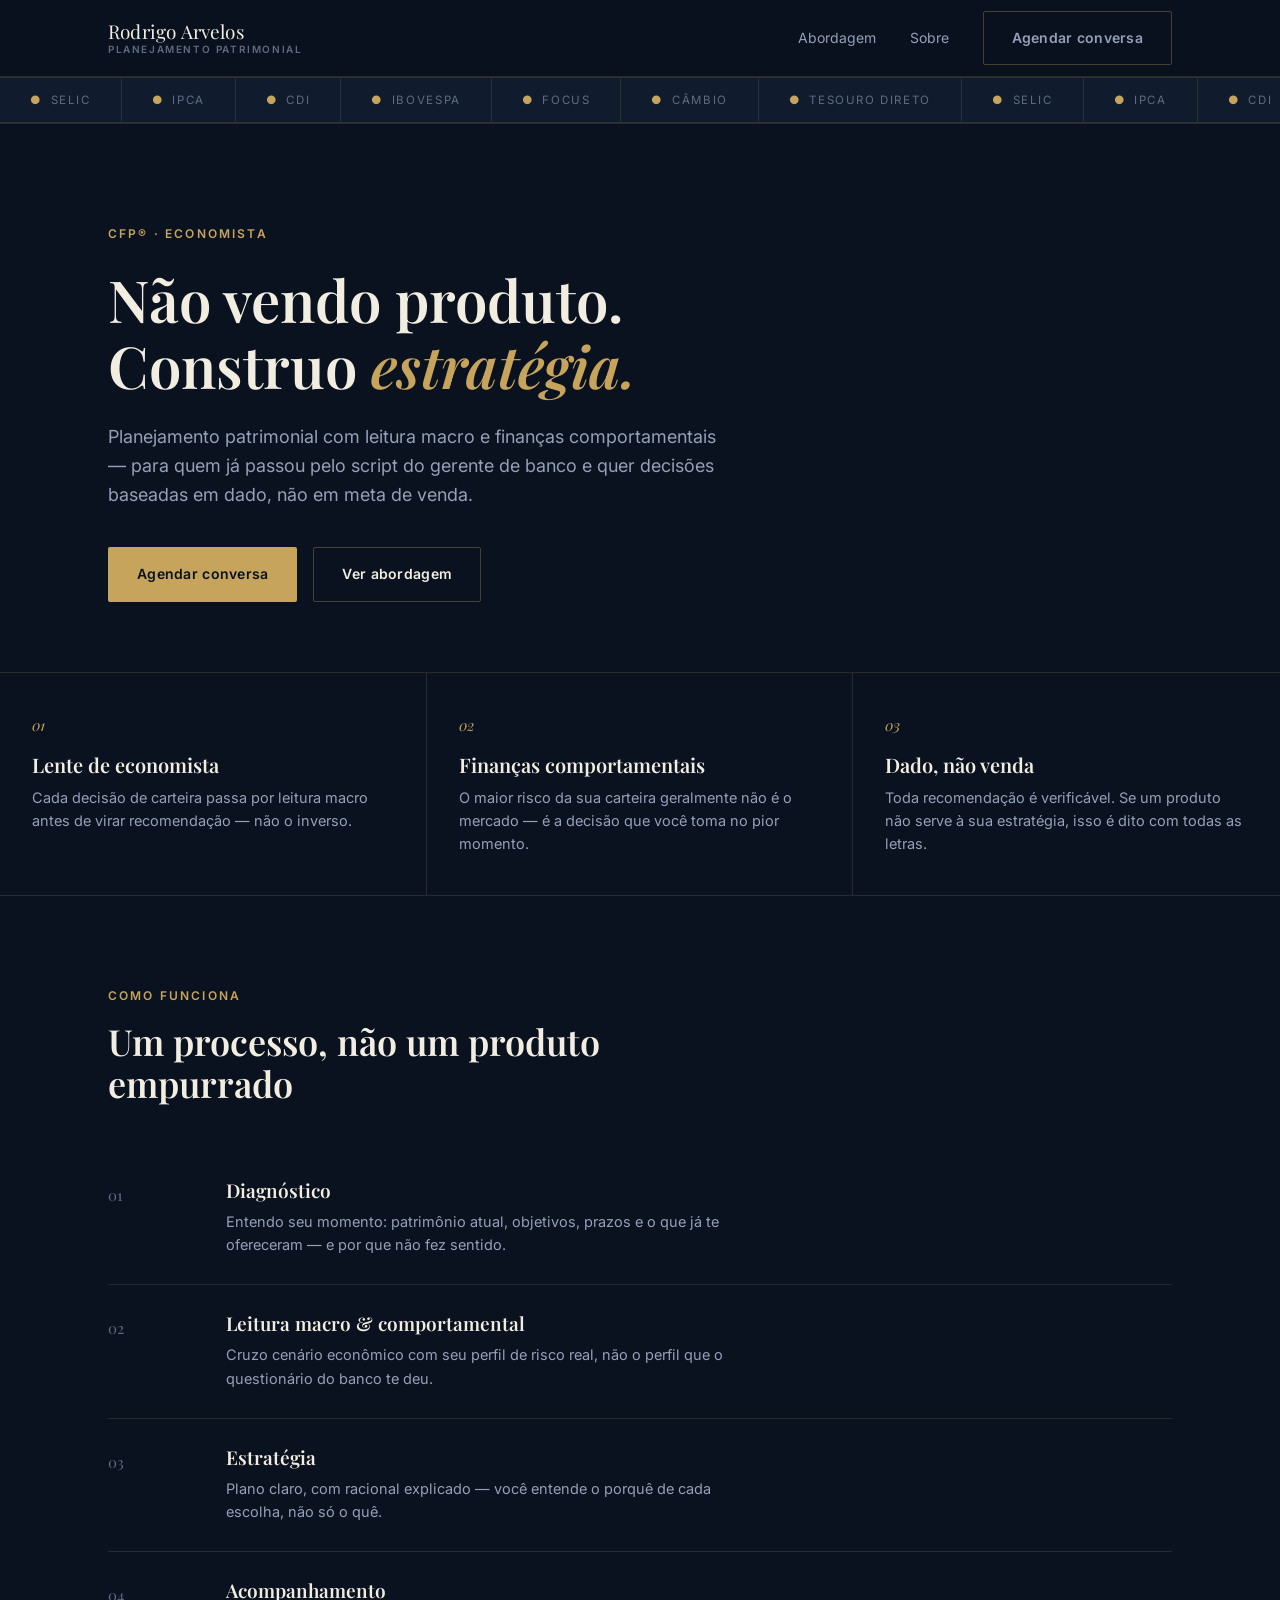
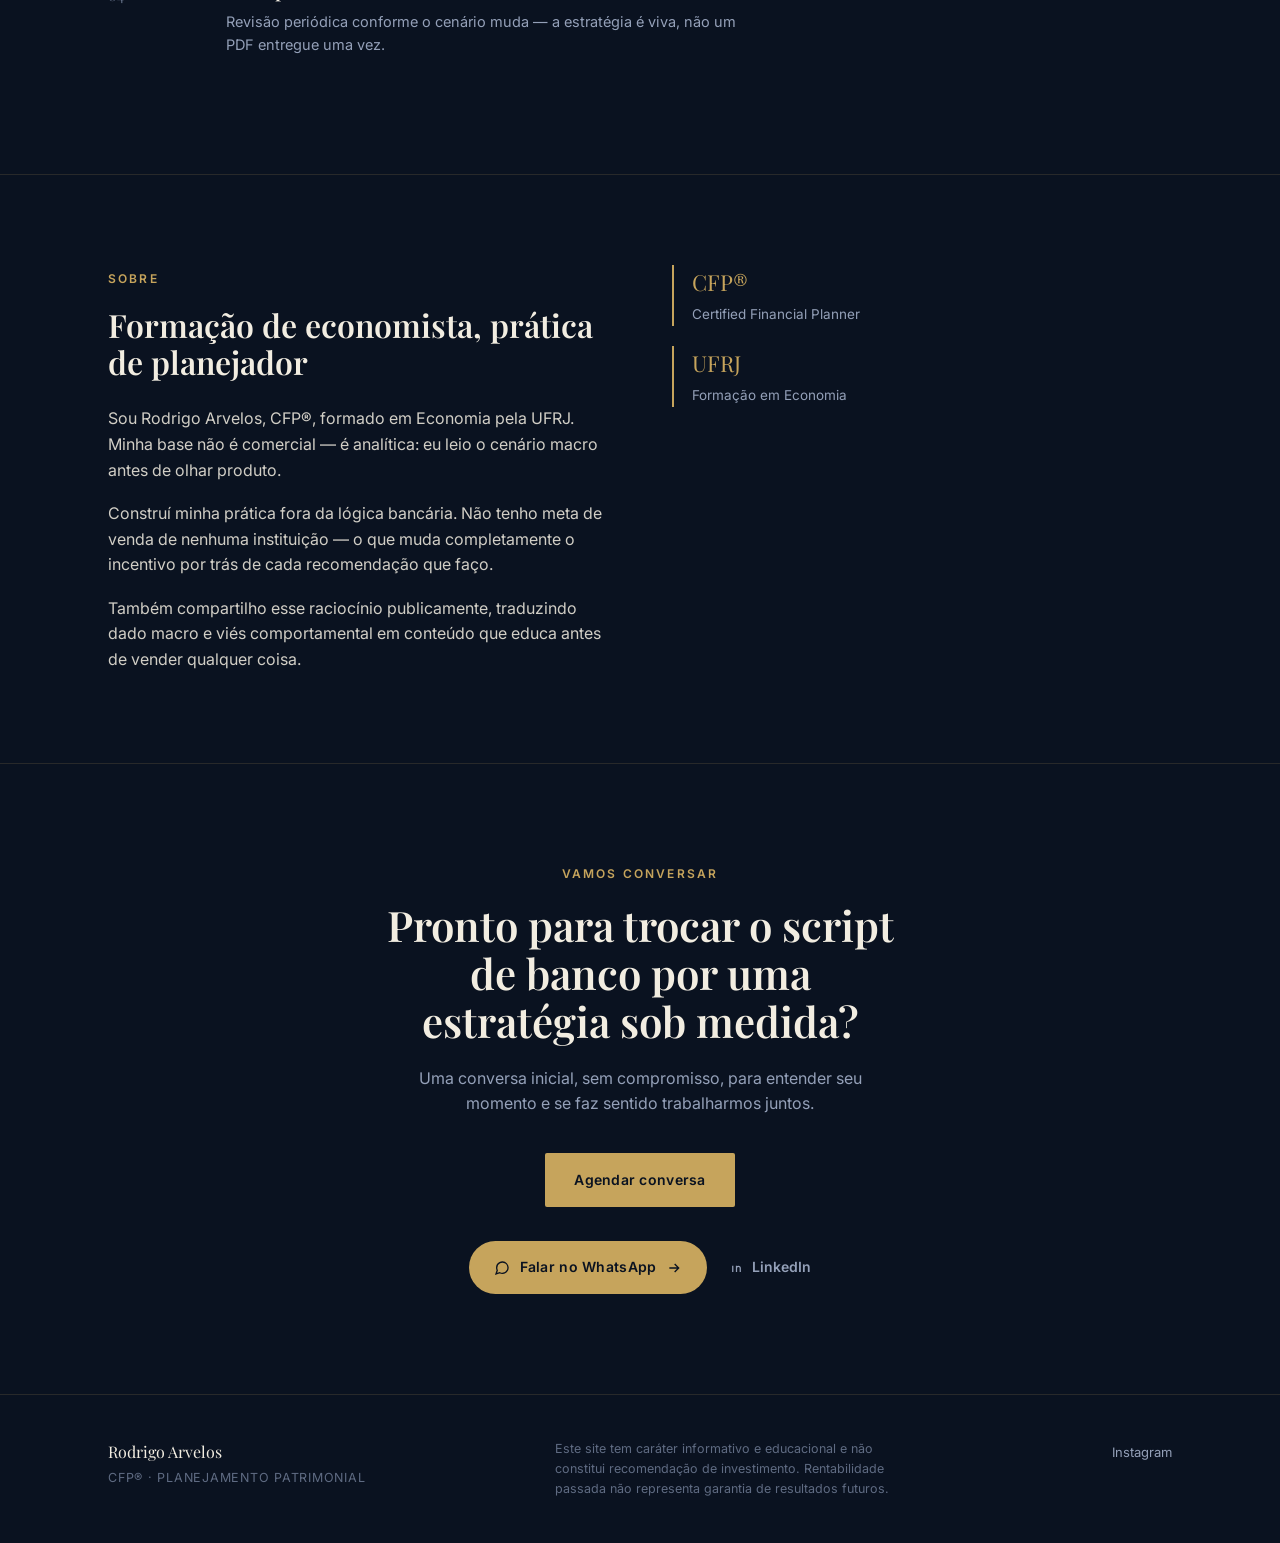
==== index.html @ 35d373a9 "Add files via upload" ====
<!doctype html>
<html lang="pt-BR">
<head>
<meta charset="UTF-8">
<meta name="viewport" content="width=device-width, initial-scale=1">
<title>Rodrigo Arvelos | Planejamento Patrimonial</title>
<meta name="description" content="Não vendo produto. Construo estratégia. Planejamento patrimonial com lente de economista e finanças comportamentais, para quem já passou pelo script do banco.">
<meta name="theme-color" content="#0a1220">
<link rel="preconnect" href="https://fonts.googleapis.com">
<link rel="preconnect" href="https://fonts.gstatic.com" crossorigin>
<link href="https://fonts.googleapis.com/css2?family=Playfair+Display:ital,wght@0,500;0,600;1,500&family=Inter:wght@400;500;600&display=swap" rel="stylesheet">
<link rel="stylesheet" href="style.css">
</head>
<body>

<header class="site">
  <div class="wrap">
    <a href="#top" class="logo">Rodrigo Arvelos<span>Planejamento Patrimonial</span></a>
    <nav class="main">
      <a class="navlink" href="#abordagem">Abordagem</a>
      <a class="navlink" href="#sobre">Sobre</a>
      <a class="navlink btn btn-ghost" href="cadastro-rapido.html">Agendar conversa</a>
    </nav>
  </div>
</header>

<div class="ticker" aria-hidden="true">
  <div class="ticker-track">
    <span><em>&#9679;</em>SELIC</span>
    <span><em>&#9679;</em>IPCA</span>
    <span><em>&#9679;</em>CDI</span>
    <span><em>&#9679;</em>IBOVESPA</span>
    <span><em>&#9679;</em>FOCUS</span>
    <span><em>&#9679;</em>CÂMBIO</span>
    <span><em>&#9679;</em>TESOURO DIRETO</span>
    <span><em>&#9679;</em>SELIC</span>
    <span><em>&#9679;</em>IPCA</span>
    <span><em>&#9679;</em>CDI</span>
    <span><em>&#9679;</em>IBOVESPA</span>
    <span><em>&#9679;</em>FOCUS</span>
    <span><em>&#9679;</em>CÂMBIO</span>
    <span><em>&#9679;</em>TESOURO DIRETO</span>
  </div>
</div>

<section id="top" class="hero">
  <div class="wrap">
    <span class="eyebrow">CFP&reg; &middot; Economista</span>
    <h1>Não vendo produto.<br>Construo <span class="gold-word">estratégia.</span></h1>
    <p class="lede">Planejamento patrimonial com leitura macro e finanças comportamentais — para quem já passou pelo script do gerente de banco e quer decisões baseadas em dado, não em meta de venda.</p>
    <div class="cta-row">
      <a href="cadastro-rapido.html" class="btn btn-primary">Agendar conversa</a>
      <a href="#abordagem" class="btn btn-ghost">Ver abordagem</a>
    </div>
  </div>
</section>

<div class="pillars">
  <div class="pillar">
    <span class="mark">01</span>
    <h3>Lente de economista</h3>
    <p>Cada decisão de carteira passa por leitura macro antes de virar recomendação — não o inverso.</p>
  </div>
  <div class="pillar">
    <span class="mark">02</span>
    <h3>Finanças comportamentais</h3>
    <p>O maior risco da sua carteira geralmente não é o mercado — é a decisão que você toma no pior momento.</p>
  </div>
  <div class="pillar">
    <span class="mark">03</span>
    <h3>Dado, não venda</h3>
    <p>Toda recomendação é verificável. Se um produto não serve à sua estratégia, isso é dito com todas as letras.</p>
  </div>
</div>

<section id="abordagem">
  <div class="wrap">
    <div class="section-head">
      <span class="eyebrow">Como funciona</span>
      <h2>Um processo, não um produto empurrado</h2>
    </div>
    <div class="process">
      <div class="step">
        <span class="idx">01</span>
        <div><h3>Diagnóstico</h3><p>Entendo seu momento: patrimônio atual, objetivos, prazos e o que já te ofereceram — e por que não fez sentido.</p></div>
      </div>
      <div class="step">
        <span class="idx">02</span>
        <div><h3>Leitura macro &amp; comportamental</h3><p>Cruzo cenário econômico com seu perfil de risco real, não o perfil que o questionário do banco te deu.</p></div>
      </div>
      <div class="step">
        <span class="idx">03</span>
        <div><h3>Estratégia</h3><p>Plano claro, com racional explicado — você entende o porquê de cada escolha, não só o quê.</p></div>
      </div>
      <div class="step">
        <span class="idx">04</span>
        <div><h3>Acompanhamento</h3><p>Revisão periódica conforme o cenário muda — a estratégia é viva, não um PDF entregue uma vez.</p></div>
      </div>
    </div>
  </div>
</section>

<section id="sobre">
  <div class="wrap sobre-grid">
    <div>
      <span class="eyebrow">Sobre</span>
      <h2 style="font-size:clamp(24px,3vw,32px); margin: 16px 0 26px;">Formação de economista, prática de planejador</h2>
      <p>Sou Rodrigo Arvelos, CFP&reg;, formado em Economia pela UFRJ. Minha base não é comercial — é analítica: eu leio o cenário macro antes de olhar produto.</p>
      <p>Construí minha prática fora da lógica bancária. Não tenho meta de venda de nenhuma instituição — o que muda completamente o incentivo por trás de cada recomendação que faço.</p>
      <p>Também compartilho esse raciocínio publicamente, traduzindo dado macro e viés comportamental em conteúdo que educa antes de vender qualquer coisa.</p>
    </div>
    <div class="creds">
      <div class="cred"><div class="num">CFP&reg;</div><div class="label">Certified Financial Planner</div></div>
      <div class="cred"><div class="num">UFRJ</div><div class="label">Formação em Economia</div></div>
    </div>
  </div>
</section>

<section class="cta-final">
  <div class="wrap">
    <span class="eyebrow">Vamos conversar</span>
    <h2>Pronto para trocar o script de banco por uma estratégia sob medida?</h2>
    <p>Uma conversa inicial, sem compromisso, para entender seu momento e se faz sentido trabalharmos juntos.</p>
    <div class="cta-row"><a href="cadastro-rapido.html" class="btn btn-primary">Agendar conversa</a></div>

    <div class="contact-row" style="justify-content:center; margin-top:34px;">
      <a id="waDirect" class="btn btn-primary btn-pill" href="#" target="_blank" rel="noopener">
        <svg viewBox="0 0 24 24" fill="none" stroke="currentColor" stroke-width="2"><path d="M21 11.5a8.38 8.38 0 0 1-.9 3.8 8.5 8.5 0 0 1-7.6 4.7 8.38 8.38 0 0 1-3.8-.9L3 21l1.9-5.7a8.38 8.38 0 0 1-.9-3.8 8.5 8.5 0 0 1 4.7-7.6 8.38 8.38 0 0 1 3.8-.9h.5a8.48 8.48 0 0 1 8 8v.5z"/></svg>
        Falar no WhatsApp
        <svg viewBox="0 0 24 24" fill="none" stroke="currentColor" stroke-width="2"><path d="M5 12h14M13 6l6 6-6 6"/></svg>
      </a>
      <a class="link-plain" href="https://www.linkedin.com/in/rodrigo-arvelos-cfp%C2%AE-182a48157" target="_blank" rel="noopener">
        <svg viewBox="0 0 24 24" fill="none" stroke="currentColor" stroke-width="2"><path d="M18 13v6M18 13a3 3 0 0 0-6 0M12 13v6M12 13V9M6 9v10M6 6.01V6"/></svg>
        LinkedIn
      </a>
    </div>
  </div>
</section>

<footer class="site">
  <div class="wrap">
    <div>
      <div class="fname">Rodrigo Arvelos</div>
      <div class="froles">CFP&reg; &middot; Planejamento Patrimonial</div>
    </div>
    <p class="disclaimer">Este site tem caráter informativo e educacional e não constitui recomendação de investimento. Rentabilidade passada não representa garantia de resultados futuros.</p>
    <div class="fsocial">
      <a href="https://instagram.com/" target="_blank" rel="noopener">Instagram</a>
    </div>
  </div>
</footer>

<script src="script.js"></script>
</body>
</html>
---- style.css ----
/* ============================================================
   Rodrigo Arvelos — Design tokens
   ============================================================ */
:root {
  --navy-bg:      #0a1220;
  --navy-surface: #101c2e;
  --navy-surface-2: #142238;
  --line:         rgba(198, 164, 92, 0.16);
  --line-strong:  rgba(198, 164, 92, 0.32);
  --gold:         #c6a45c;
  --gold-bright:  #e6c988;
  --ivory:        #f2ede1;
  --muted:        #94a0b8;
  --muted-2:      #5f6b82;

  --serif: "Playfair Display", "Georgia", serif;
  --sans:  "Inter", -apple-system, BlinkMacSystemFont, "Segoe UI", sans-serif;

  --container: 1120px;
  --radius: 2px;
}

* { box-sizing: border-box; }
html { scroll-behavior: smooth; }

@media (prefers-reduced-motion: reduce) {
  html { scroll-behavior: auto; }
  * { animation-duration: 0.01ms !important; animation-iteration-count: 1 !important; transition-duration: 0.01ms !important; }
}

body {
  margin: 0;
  background: var(--navy-bg);
  color: var(--ivory);
  font-family: var(--sans);
  font-size: 16px;
  line-height: 1.6;
  -webkit-font-smoothing: antialiased;
}

img { max-width: 100%; display: block; }
a { color: inherit; text-decoration: none; }

.wrap {
  max-width: var(--container);
  margin: 0 auto;
  padding: 0 28px;
}

.eyebrow {
  font-family: var(--sans);
  font-size: 12px;
  letter-spacing: 0.18em;
  text-transform: uppercase;
  color: var(--gold);
  font-weight: 600;
}

h1, h2, h3 {
  font-family: var(--serif);
  font-weight: 600;
  line-height: 1.15;
  margin: 0;
  color: var(--ivory);
}

p { color: var(--muted); margin: 0; }

.btn {
  display: inline-flex;
  align-items: center;
  gap: 10px;
  font-family: var(--sans);
  font-size: 14px;
  font-weight: 600;
  letter-spacing: 0.02em;
  padding: 15px 28px;
  border-radius: var(--radius);
  border: 1px solid transparent;
  cursor: pointer;
  transition: transform 0.15s ease, background 0.15s ease, border-color 0.15s ease;
}
.btn:hover { transform: translateY(-1px); }
.btn:focus-visible { outline: 2px solid var(--gold-bright); outline-offset: 3px; }

.btn-primary {
  background: var(--gold);
  color: #0a1220;
}
.btn-primary:hover { background: var(--gold-bright); }

.btn-ghost {
  background: transparent;
  border-color: var(--line-strong);
  color: var(--ivory);
}
.btn-ghost:hover { border-color: var(--gold); color: var(--gold-bright); }

/* Pill buttons — direct contact row (WhatsApp / LinkedIn) */
.contact-row {
  display: flex;
  align-items: center;
  gap: 22px;
  flex-wrap: wrap;
}
.btn-pill {
  border-radius: 999px;
  padding: 14px 24px;
}
.btn-pill svg { width: 16px; height: 16px; flex-shrink: 0; }
.link-plain {
  display: inline-flex;
  align-items: center;
  gap: 8px;
  font-size: 14px;
  font-weight: 600;
  color: var(--muted);
  transition: color 0.15s ease;
}
.link-plain svg { width: 15px; height: 15px; }
.link-plain:hover { color: var(--gold-bright); }

/* ---------------- Header ---------------- */
header.site {
  position: sticky;
  top: 0;
  z-index: 40;
  background: rgba(10, 18, 32, 0.86);
  backdrop-filter: blur(10px);
  border-bottom: 1px solid var(--line);
}
header.site .wrap {
  display: flex;
  align-items: center;
  justify-content: space-between;
  height: 76px;
}
.logo {
  font-family: var(--serif);
  font-size: 19px;
  letter-spacing: 0.01em;
  display: flex;
  flex-direction: column;
  line-height: 1.1;
}
.logo span {
  font-family: var(--sans);
  font-size: 10px;
  letter-spacing: 0.16em;
  text-transform: uppercase;
  color: var(--muted-2);
  margin-top: 3px;
  font-weight: 600;
}
nav.main { display: flex; align-items: center; gap: 34px; }
nav.main a.navlink {
  font-size: 14px;
  color: var(--muted);
  transition: color 0.15s ease;
}
nav.main a.navlink:hover { color: var(--ivory); }

/* ---------------- Ticker (signature element) ---------------- */
.ticker {
  border-top: 1px solid var(--line);
  border-bottom: 1px solid var(--line);
  background: var(--navy-surface);
  overflow: hidden;
  white-space: nowrap;
}
.ticker-track {
  display: inline-flex;
  animation: ticker-scroll 38s linear infinite;
}
.ticker-track span {
  font-family: var(--sans);
  font-size: 11.5px;
  letter-spacing: 0.14em;
  text-transform: uppercase;
  color: var(--muted-2);
  padding: 13px 30px;
  border-right: 1px solid var(--line);
}
.ticker-track span em {
  font-style: normal;
  color: var(--gold);
  margin-right: 8px;
}
@keyframes ticker-scroll {
  from { transform: translateX(0); }
  to   { transform: translateX(-50%); }
}

/* ---------------- Hero ---------------- */
.hero { padding: 100px 0 70px; }
.hero .eyebrow { margin-bottom: 22px; display: block; }
.hero h1 {
  font-size: clamp(34px, 5vw, 58px);
  max-width: 15ch;
}
.hero .gold-word { color: var(--gold); font-style: italic; }
.hero .lede {
  max-width: 56ch;
  margin-top: 24px;
  font-size: 18px;
  color: var(--muted);
}
.hero .cta-row {
  display: flex;
  gap: 16px;
  margin-top: 38px;
  flex-wrap: wrap;
}

/* ---------------- Pillars (3 differentiators) ---------------- */
.pillars {
  display: grid;
  grid-template-columns: repeat(3, 1fr);
  border-top: 1px solid var(--line);
}
.pillar {
  padding: 40px 32px;
  border-right: 1px solid var(--line);
}
.pillar:last-child { border-right: none; }
.pillar .mark {
  font-family: var(--serif);
  font-style: italic;
  font-size: 15px;
  color: var(--gold);
  margin-bottom: 16px;
  display: block;
}
.pillar h3 { font-size: 20px; margin-bottom: 10px; }
.pillar p { font-size: 14.5px; }

/* ---------------- Section shell ---------------- */
section { padding: 90px 0; border-top: 1px solid var(--line); }
.section-head { max-width: 640px; margin-bottom: 48px; }
.section-head .eyebrow { margin-bottom: 16px; display: block; }
.section-head h2 { font-size: clamp(26px, 3.2vw, 36px); }

/* ---------------- Sobre ---------------- */
.sobre-grid {
  display: grid;
  grid-template-columns: 1fr 1fr;
  gap: 64px;
  align-items: start;
}
.sobre-grid p { font-size: 16px; color: var(--ivory); opacity: 0.86; margin-bottom: 18px; }
.sobre-grid p:last-child { margin-bottom: 0; }
.creds { display: flex; flex-direction: column; gap: 20px; }
.cred {
  border-left: 2px solid var(--gold);
  padding-left: 18px;
}
.cred .num { font-family: var(--serif); font-size: 22px; color: var(--gold); }
.cred .label { font-size: 13.5px; color: var(--muted); margin-top: 4px; }

/* ---------------- Abordagem (process) ---------------- */
.process { display: flex; flex-direction: column; }
.step {
  display: grid;
  grid-template-columns: 90px 1fr;
  gap: 28px;
  padding: 28px 0;
  border-top: 1px solid var(--line);
}
.step:first-child { border-top: none; }
.step .idx { font-family: var(--serif); font-size: 15px; color: var(--muted-2); padding-top: 3px; }
.step h3 { font-size: 19px; margin-bottom: 8px; }
.step p { font-size: 14.5px; max-width: 60ch; }

/* ---------------- CTA final ---------------- */
.cta-final { text-align: center; padding: 100px 0; }
.cta-final .eyebrow { justify-content: center; display: flex; margin-bottom: 18px; }
.cta-final h2 { font-size: clamp(28px, 4vw, 42px); max-width: 20ch; margin: 0 auto; }
.cta-final p { max-width: 50ch; margin: 20px auto 36px; font-size: 16px; }
.cta-final .cta-row { justify-content: center; }

/* ---------------- Footer ---------------- */
footer.site { border-top: 1px solid var(--line); padding: 44px 0; }
footer.site .wrap {
  display: flex;
  justify-content: space-between;
  align-items: flex-start;
  flex-wrap: wrap;
  gap: 20px;
}
footer.site .fname { font-family: var(--serif); font-size: 16px; }
footer.site .froles { font-size: 12.5px; color: var(--muted-2); margin-top: 4px; letter-spacing: 0.06em; text-transform: uppercase; }
footer.site .disclaimer { font-size: 12.5px; color: var(--muted-2); max-width: 46ch; line-height: 1.6; }
footer.site .fsocial a { font-size: 13px; color: var(--muted); border-bottom: 1px solid transparent; }
footer.site .fsocial a:hover { color: var(--gold-bright); border-color: var(--gold-bright); }

/* ---------------- Responsive ---------------- */
@media (max-width: 860px) {
  nav.main .navlink { display: none; }
  .pillars { grid-template-columns: 1fr; }
  .pillar { border-right: none; border-bottom: 1px solid var(--line); }
  .pillar:last-child { border-bottom: none; }
  .sobre-grid { grid-template-columns: 1fr; gap: 40px; }
  .step { grid-template-columns: 56px 1fr; gap: 18px; }
}

/* ============================================================
   Lead capture page
   ============================================================ */
.lead-shell {
  min-height: 100vh;
  display: flex;
  align-items: center;
  padding: 60px 0;
}
.lead-card {
  max-width: 560px;
  margin: 0 auto;
  width: 100%;
}
.lead-card .eyebrow { display: block; margin-bottom: 18px; }
.lead-card h1 { font-size: clamp(28px, 4vw, 38px); margin-bottom: 14px; }
.lead-card .lede { font-size: 15.5px; color: var(--muted); margin-bottom: 40px; max-width: 48ch; }

.field { margin-bottom: 22px; }
.field label {
  display: block;
  font-size: 12.5px;
  letter-spacing: 0.08em;
  text-transform: uppercase;
  color: var(--muted);
  margin-bottom: 9px;
  font-weight: 600;
}
.field input[type="text"],
.field input[type="tel"],
.field input[type="email"],
.field select {
  width: 100%;
  background: var(--navy-surface);
  border: 1px solid var(--line-strong);
  color: var(--ivory);
  font-family: var(--sans);
  font-size: 15px;
  padding: 14px 16px;
  border-radius: var(--radius);
  appearance: none;
}
.field select {
  background-image: url("data:image/svg+xml;utf8,<svg xmlns='http://www.w3.org/2000/svg' width='12' height='8'><path d='M1 1l5 5 5-5' stroke='%23c6a45c' stroke-width='1.6' fill='none'/></svg>");
  background-repeat: no-repeat;
  background-position: right 16px center;
}
.field input:focus, .field select:focus {
  outline: none;
  border-color: var(--gold);
}
.field .hint { font-size: 12.5px; color: var(--muted-2); margin-top: 7px; }

.consent {
  display: flex;
  gap: 12px;
  align-items: flex-start;
  margin: 28px 0 32px;
}
.consent input { margin-top: 4px; accent-color: var(--gold); }
.consent label { font-size: 12.5px; color: var(--muted); line-height: 1.6; }

.lead-submit { width: 100%; justify-content: center; font-size: 15px; padding: 17px 28px; }

.lead-back { display: inline-flex; align-items: center; gap: 8px; font-size: 13px; color: var(--muted-2); margin-bottom: 44px; }
.lead-back:hover { color: var(--gold-bright); }

.thanks {
  display: none;
  text-align: center;
  padding: 60px 0;
}
.thanks .eyebrow { display: flex; justify-content: center; margin-bottom: 18px; }
.thanks h2 { font-size: clamp(24px, 3.6vw, 32px); margin-bottom: 16px; }
.thanks p { max-width: 44ch; margin: 0 auto 30px; }
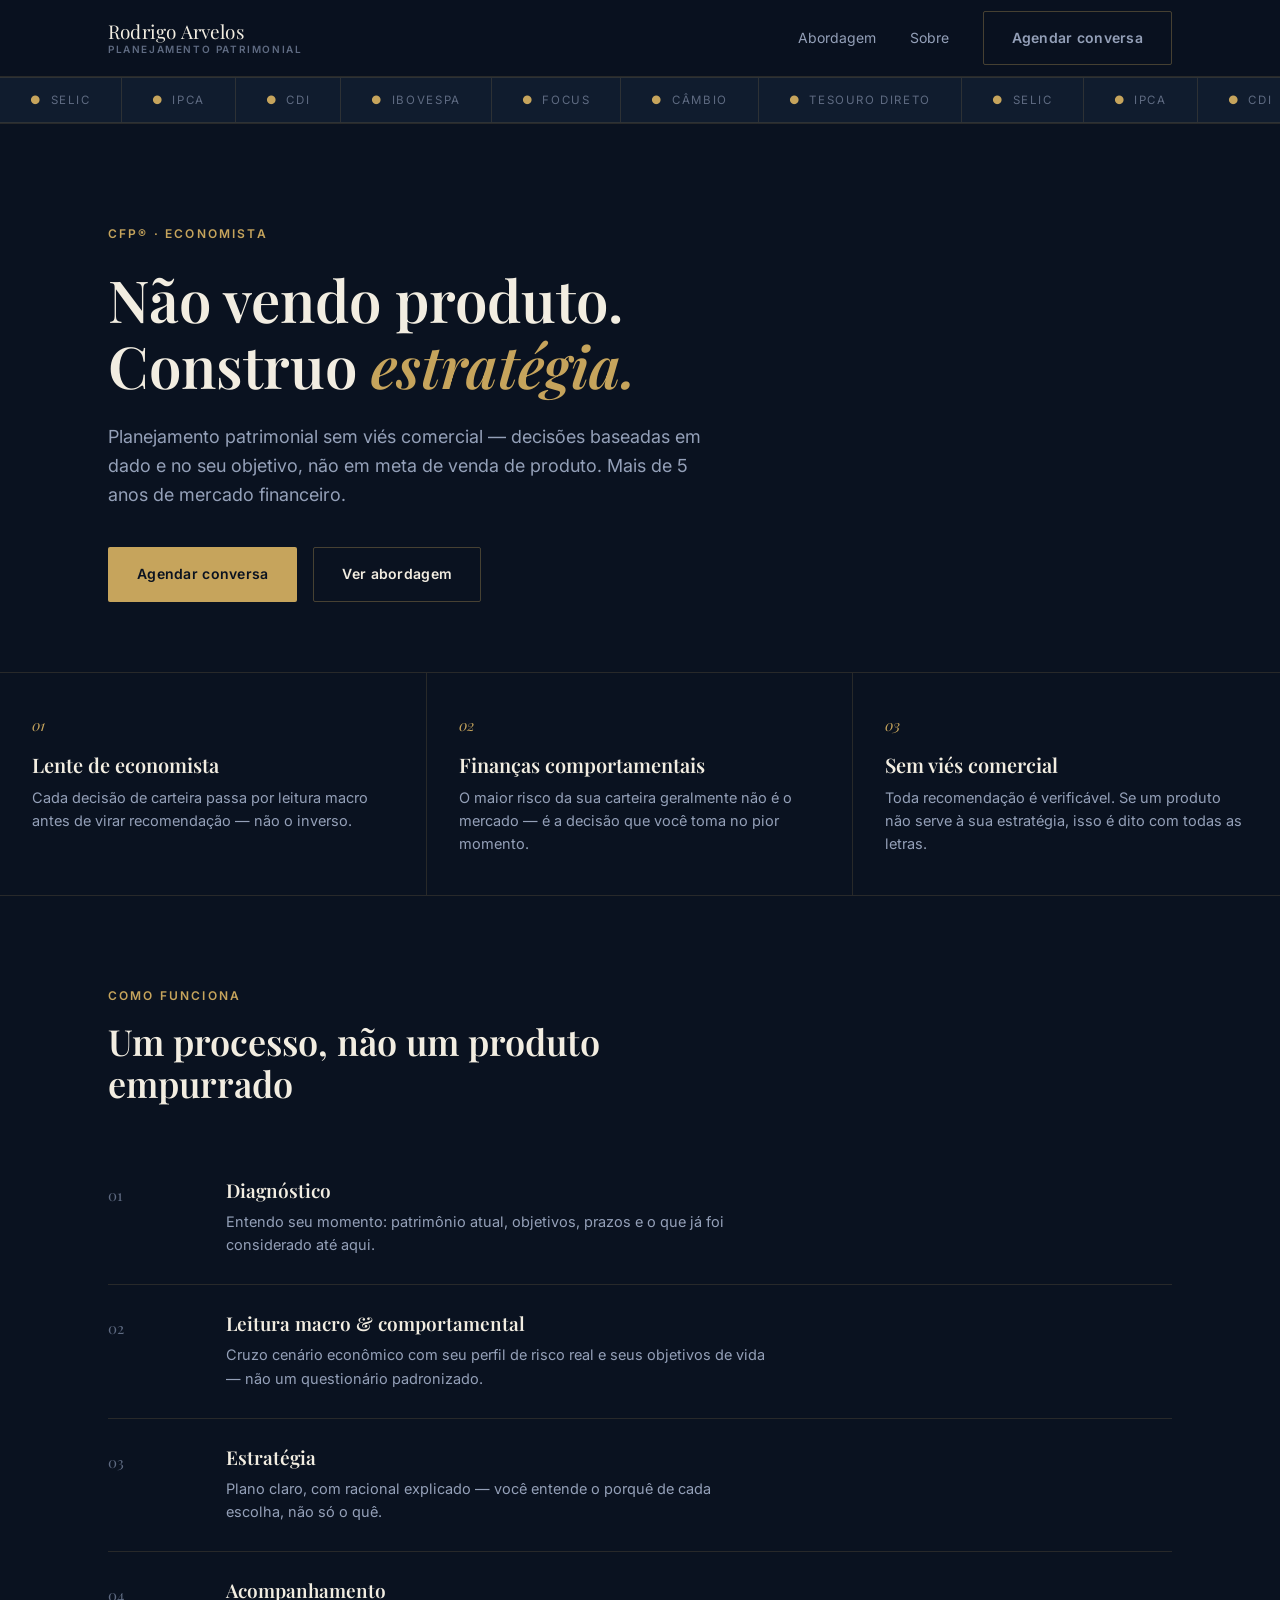
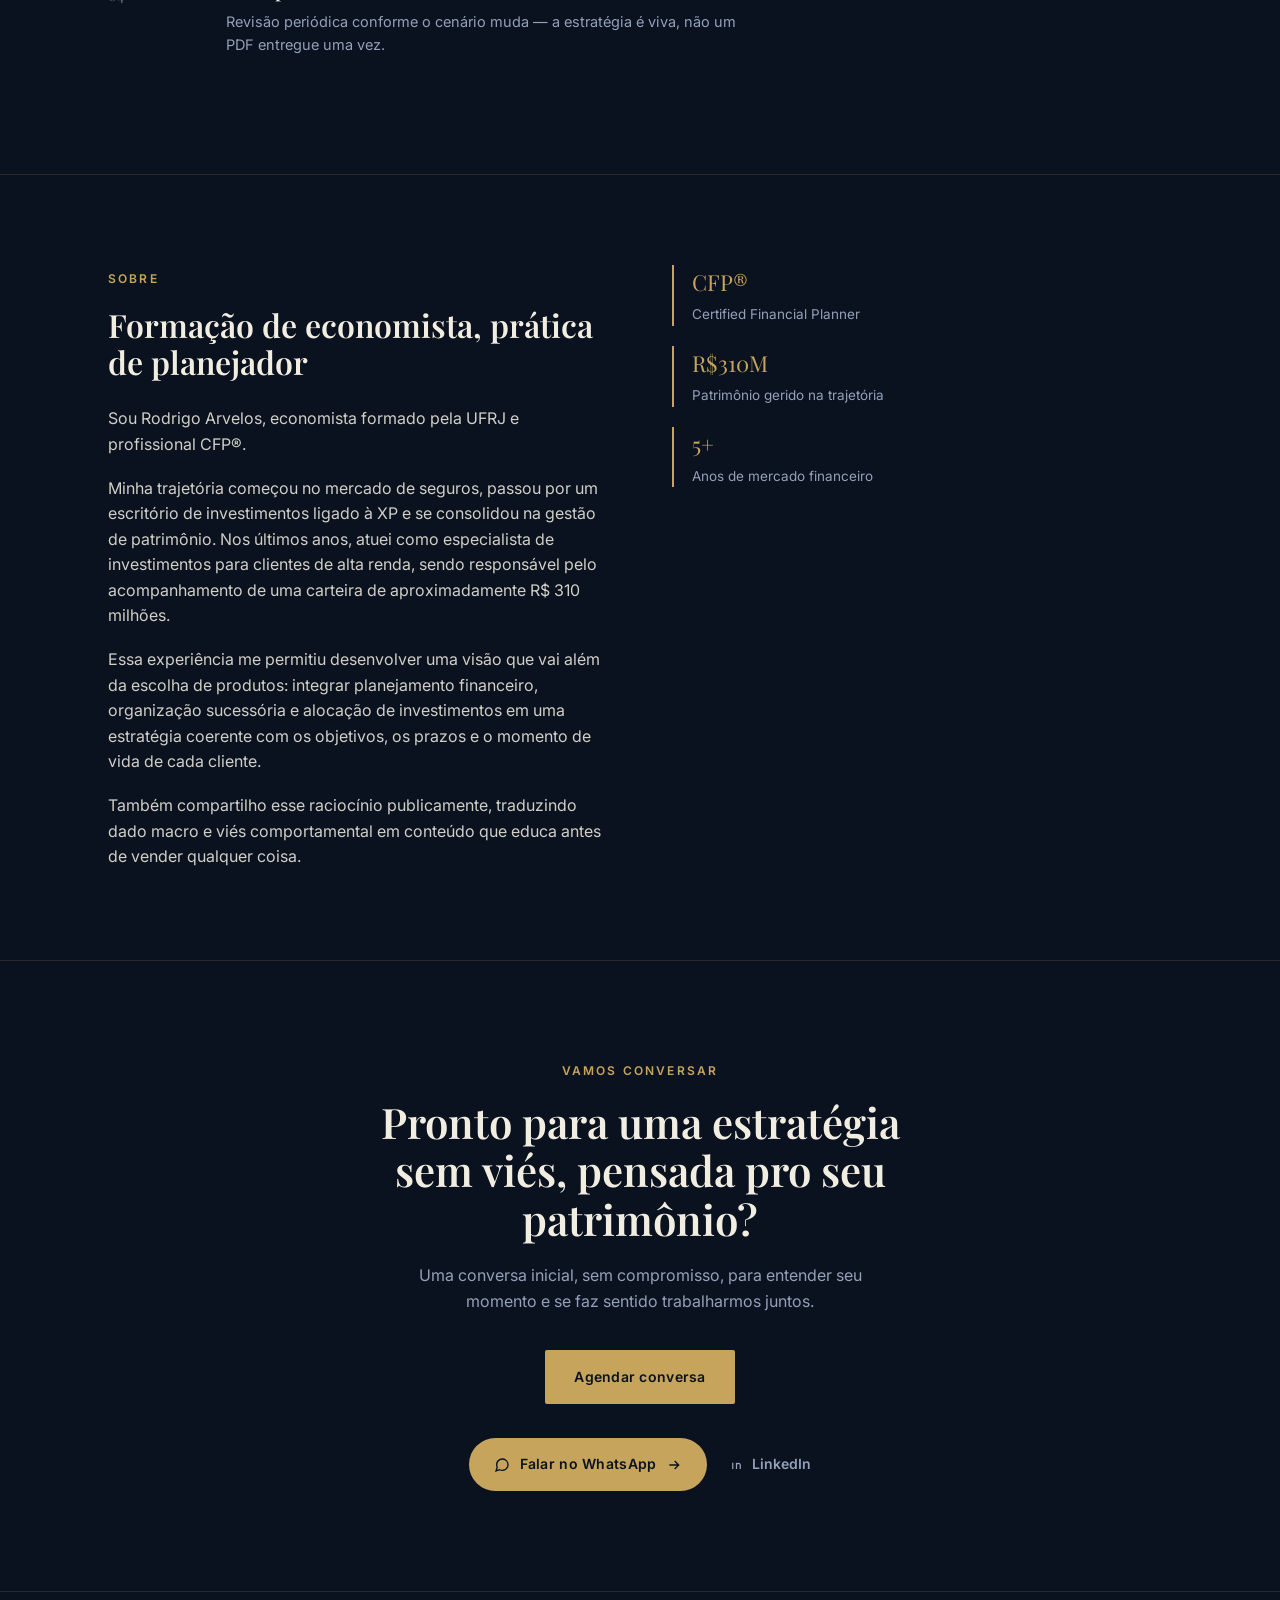
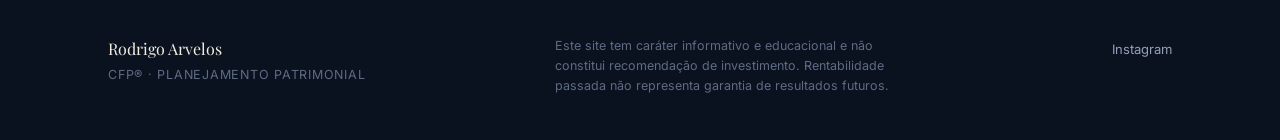
==== commit 1b0dd564: "Update index.html" ====
--- a/index.html
+++ b/index.html
@@ -4,7 +4,7 @@
 <meta charset="UTF-8">
 <meta name="viewport" content="width=device-width, initial-scale=1">
 <title>Rodrigo Arvelos | Planejamento Patrimonial</title>
-<meta name="description" content="Não vendo produto. Construo estratégia. Planejamento patrimonial com lente de economista e finanças comportamentais, para quem já passou pelo script do banco.">
+<meta name="description" content="Não vendo produto. Construo estratégia. Planejamento patrimonial independente e sem viés comercial, com lente de economista, finanças comportamentais e mais de 5 anos de mercado financeiro.">
 <meta name="theme-color" content="#0a1220">
 <link rel="preconnect" href="https://fonts.googleapis.com">
 <link rel="preconnect" href="https://fonts.gstatic.com" crossorigin>
@@ -47,7 +47,7 @@
   <div class="wrap">
     <span class="eyebrow">CFP&reg; &middot; Economista</span>
     <h1>Não vendo produto.<br>Construo <span class="gold-word">estratégia.</span></h1>
-    <p class="lede">Planejamento patrimonial com leitura macro e finanças comportamentais — para quem já passou pelo script do gerente de banco e quer decisões baseadas em dado, não em meta de venda.</p>
+    <p class="lede">Planejamento patrimonial sem viés comercial — decisões baseadas em dado e no seu objetivo, não em meta de venda de produto. Mais de 5 anos de mercado financeiro.</p>
     <div class="cta-row">
       <a href="cadastro-rapido.html" class="btn btn-primary">Agendar conversa</a>
       <a href="#abordagem" class="btn btn-ghost">Ver abordagem</a>
@@ -68,7 +68,7 @@
   </div>
   <div class="pillar">
     <span class="mark">03</span>
-    <h3>Dado, não venda</h3>
+    <h3>Sem viés comercial</h3>
     <p>Toda recomendação é verificável. Se um produto não serve à sua estratégia, isso é dito com todas as letras.</p>
   </div>
 </div>
@@ -82,11 +82,11 @@
     <div class="process">
       <div class="step">
         <span class="idx">01</span>
-        <div><h3>Diagnóstico</h3><p>Entendo seu momento: patrimônio atual, objetivos, prazos e o que já te ofereceram — e por que não fez sentido.</p></div>
+        <div><h3>Diagnóstico</h3><p>Entendo seu momento: patrimônio atual, objetivos, prazos e o que já foi considerado até aqui.</p></div>
       </div>
       <div class="step">
         <span class="idx">02</span>
-        <div><h3>Leitura macro &amp; comportamental</h3><p>Cruzo cenário econômico com seu perfil de risco real, não o perfil que o questionário do banco te deu.</p></div>
+        <div><h3>Leitura macro &amp; comportamental</h3><p>Cruzo cenário econômico com seu perfil de risco real e seus objetivos de vida — não um questionário padronizado.</p></div>
       </div>
       <div class="step">
         <span class="idx">03</span>
@@ -105,13 +105,15 @@
     <div>
       <span class="eyebrow">Sobre</span>
       <h2 style="font-size:clamp(24px,3vw,32px); margin: 16px 0 26px;">Formação de economista, prática de planejador</h2>
-      <p>Sou Rodrigo Arvelos, CFP&reg;, formado em Economia pela UFRJ. Minha base não é comercial — é analítica: eu leio o cenário macro antes de olhar produto.</p>
-      <p>Construí minha prática fora da lógica bancária. Não tenho meta de venda de nenhuma instituição — o que muda completamente o incentivo por trás de cada recomendação que faço.</p>
+      <p>Sou Rodrigo Arvelos, economista formado pela UFRJ e profissional CFP&reg;.</p>
+      <p>Minha trajetória começou no mercado de seguros, passou por um escritório de investimentos ligado à XP e se consolidou na gestão de patrimônio. Nos últimos anos, atuei como especialista de investimentos para clientes de alta renda, sendo responsável pelo acompanhamento de uma carteira de aproximadamente R$ 310 milhões.</p>
+      <p>Essa experiência me permitiu desenvolver uma visão que vai além da escolha de produtos: integrar planejamento financeiro, organização sucessória e alocação de investimentos em uma estratégia coerente com os objetivos, os prazos e o momento de vida de cada cliente.</p>
       <p>Também compartilho esse raciocínio publicamente, traduzindo dado macro e viés comportamental em conteúdo que educa antes de vender qualquer coisa.</p>
     </div>
     <div class="creds">
       <div class="cred"><div class="num">CFP&reg;</div><div class="label">Certified Financial Planner</div></div>
-      <div class="cred"><div class="num">UFRJ</div><div class="label">Formação em Economia</div></div>
+      <div class="cred"><div class="num">R$310M</div><div class="label">Patrimônio gerido na trajetória</div></div>
+      <div class="cred"><div class="num">5+</div><div class="label">Anos de mercado financeiro</div></div>
     </div>
   </div>
 </section>
@@ -119,7 +121,7 @@
 <section class="cta-final">
   <div class="wrap">
     <span class="eyebrow">Vamos conversar</span>
-    <h2>Pronto para trocar o script de banco por uma estratégia sob medida?</h2>
+    <h2>Pronto para uma estratégia sem viés, pensada pro seu patrimônio?</h2>
     <p>Uma conversa inicial, sem compromisso, para entender seu momento e se faz sentido trabalharmos juntos.</p>
     <div class="cta-row"><a href="cadastro-rapido.html" class="btn btn-primary">Agendar conversa</a></div>
 
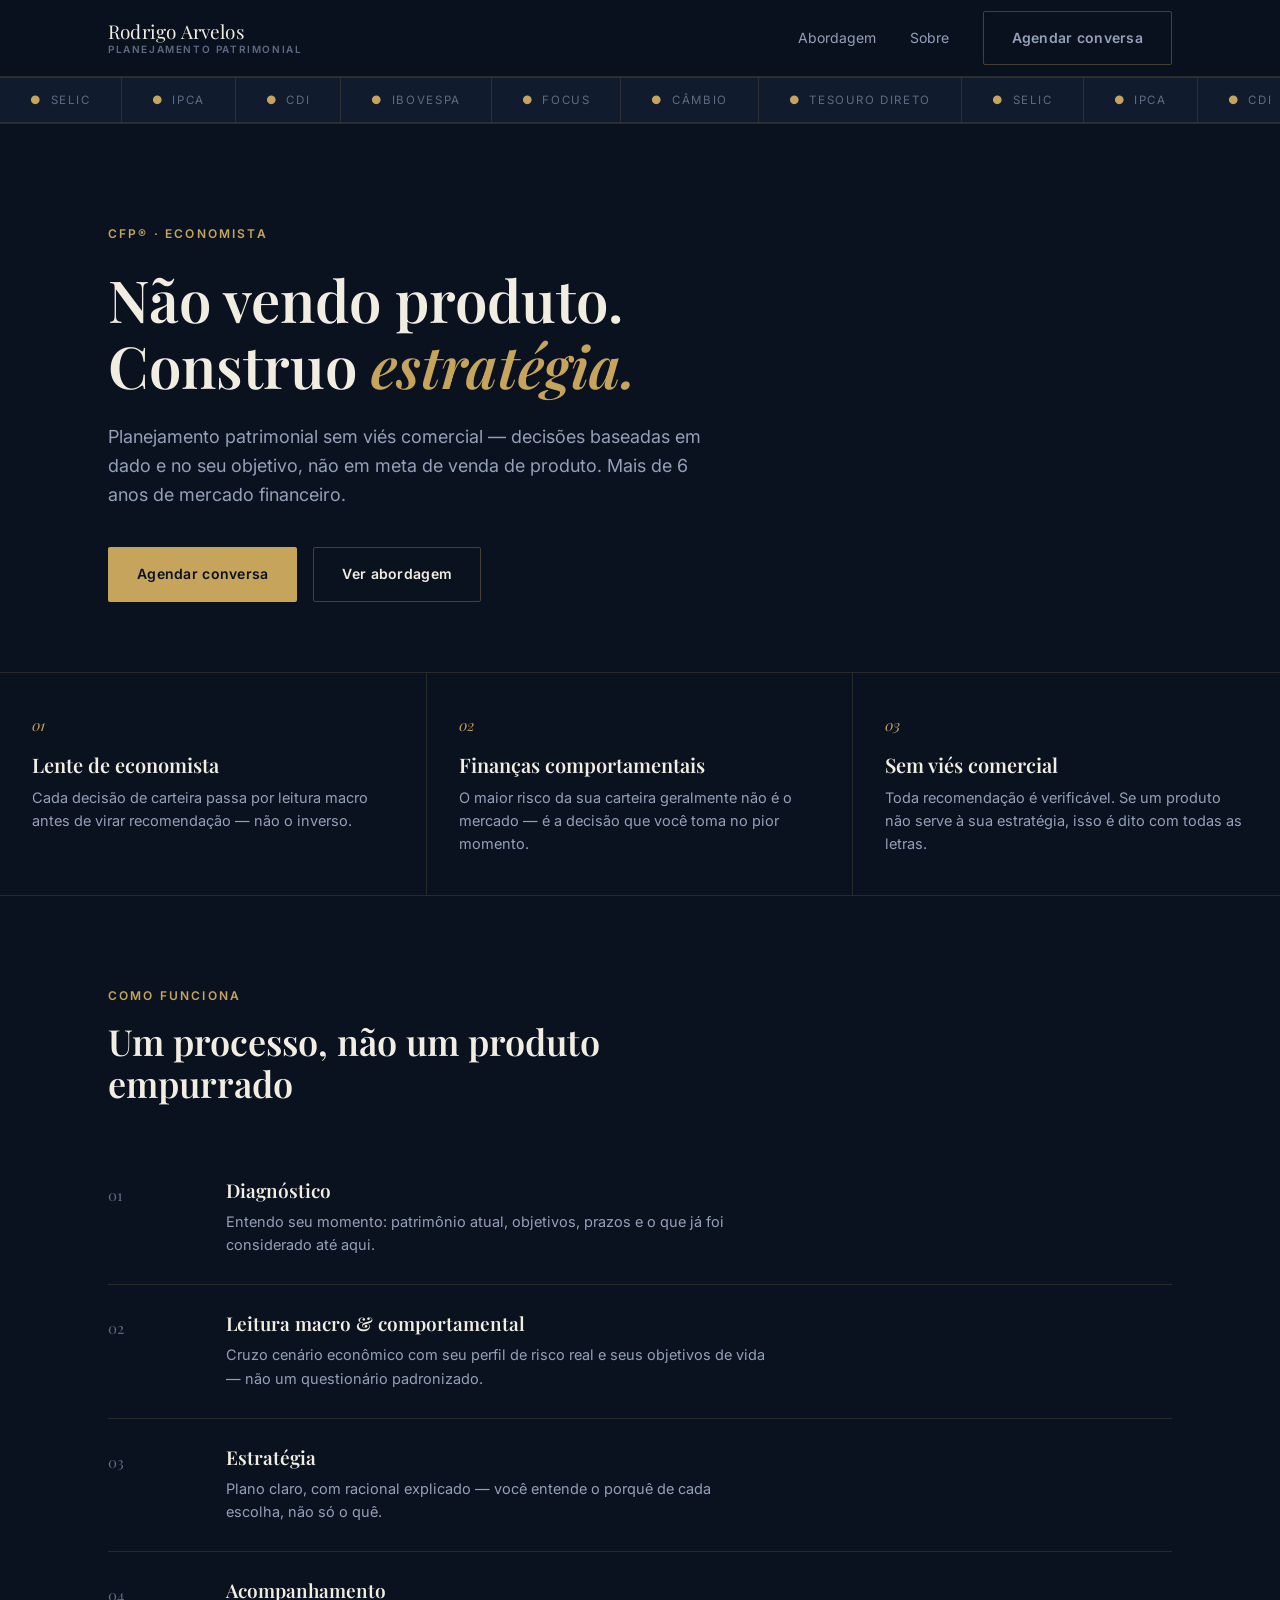
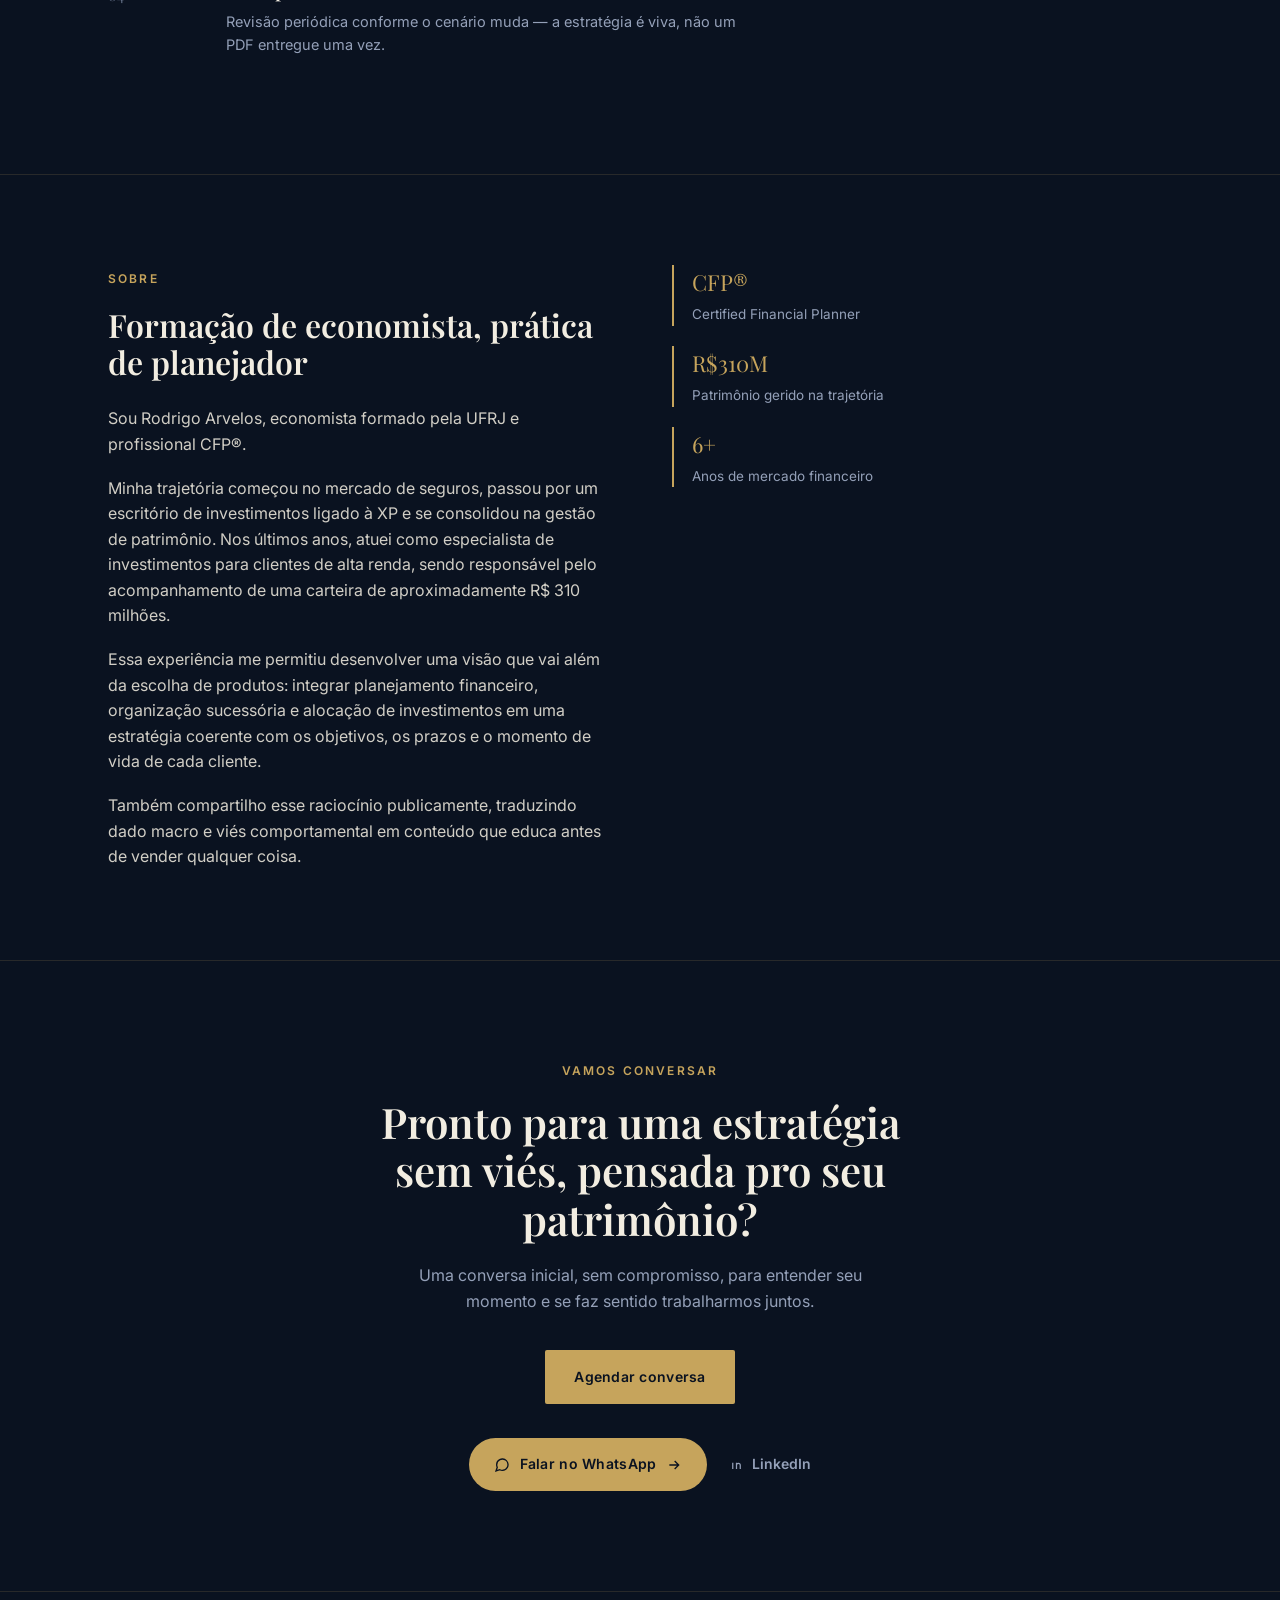
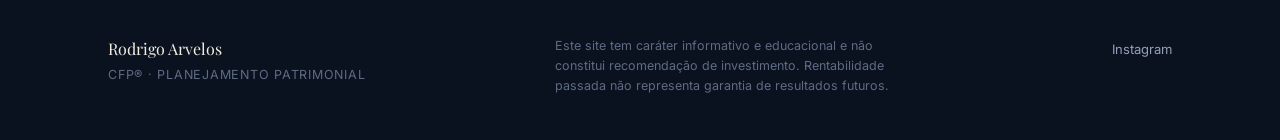
==== commit b6f346f5: "Update index.html" ====
--- a/index.html
+++ b/index.html
@@ -4,7 +4,7 @@
 <meta charset="UTF-8">
 <meta name="viewport" content="width=device-width, initial-scale=1">
 <title>Rodrigo Arvelos | Planejamento Patrimonial</title>
-<meta name="description" content="Não vendo produto. Construo estratégia. Planejamento patrimonial independente e sem viés comercial, com lente de economista, finanças comportamentais e mais de 5 anos de mercado financeiro.">
+<meta name="description" content="Não vendo produto. Construo estratégia. Planejamento patrimonial sem viés comercial, com lente de economista, finanças comportamentais e mais de 6 anos de mercado financeiro.">
 <meta name="theme-color" content="#0a1220">
 <link rel="preconnect" href="https://fonts.googleapis.com">
 <link rel="preconnect" href="https://fonts.gstatic.com" crossorigin>
@@ -47,7 +47,7 @@
   <div class="wrap">
     <span class="eyebrow">CFP&reg; &middot; Economista</span>
     <h1>Não vendo produto.<br>Construo <span class="gold-word">estratégia.</span></h1>
-    <p class="lede">Planejamento patrimonial sem viés comercial — decisões baseadas em dado e no seu objetivo, não em meta de venda de produto. Mais de 5 anos de mercado financeiro.</p>
+    <p class="lede">Planejamento patrimonial sem viés comercial — decisões baseadas em dado e no seu objetivo, não em meta de venda de produto. Mais de 6 anos de mercado financeiro.</p>
     <div class="cta-row">
       <a href="cadastro-rapido.html" class="btn btn-primary">Agendar conversa</a>
       <a href="#abordagem" class="btn btn-ghost">Ver abordagem</a>
@@ -113,7 +113,7 @@
     <div class="creds">
       <div class="cred"><div class="num">CFP&reg;</div><div class="label">Certified Financial Planner</div></div>
       <div class="cred"><div class="num">R$310M</div><div class="label">Patrimônio gerido na trajetória</div></div>
-      <div class="cred"><div class="num">5+</div><div class="label">Anos de mercado financeiro</div></div>
+      <div class="cred"><div class="num">6+</div><div class="label">Anos de mercado financeiro</div></div>
     </div>
   </div>
 </section>
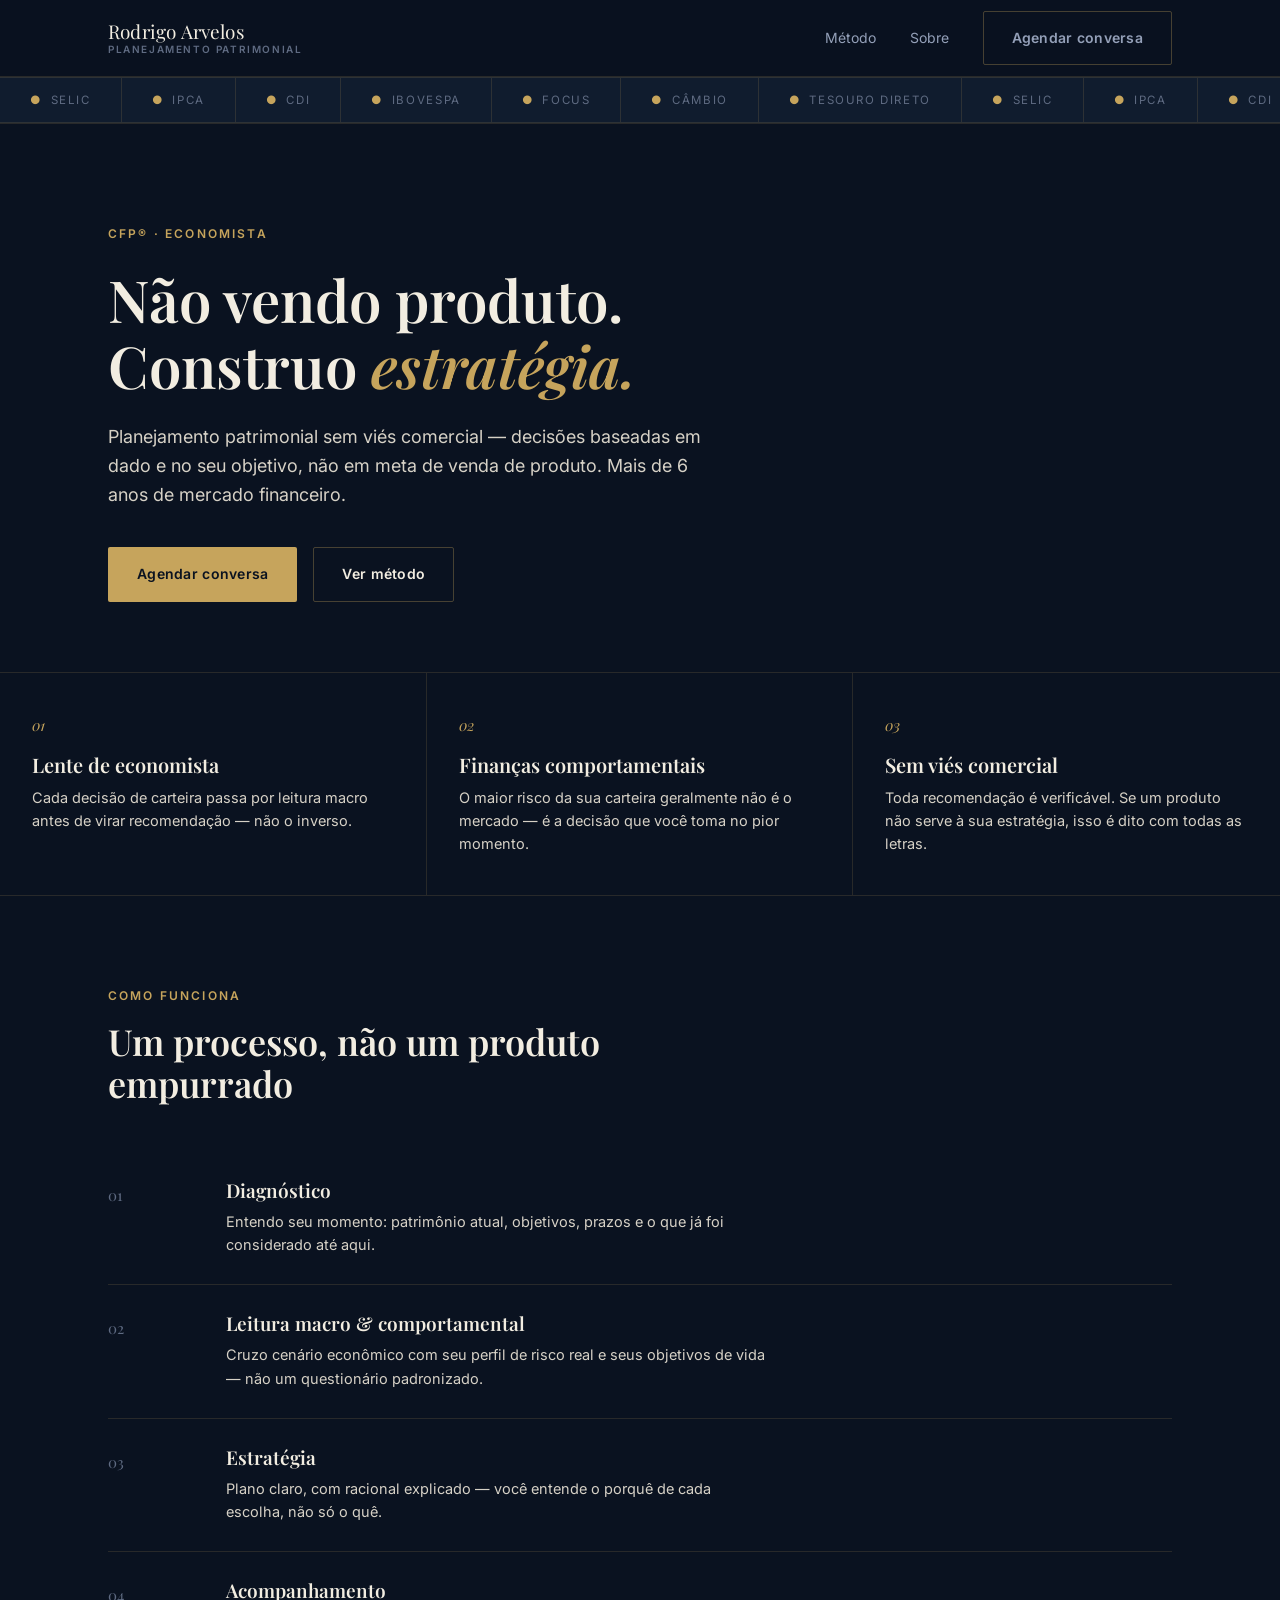
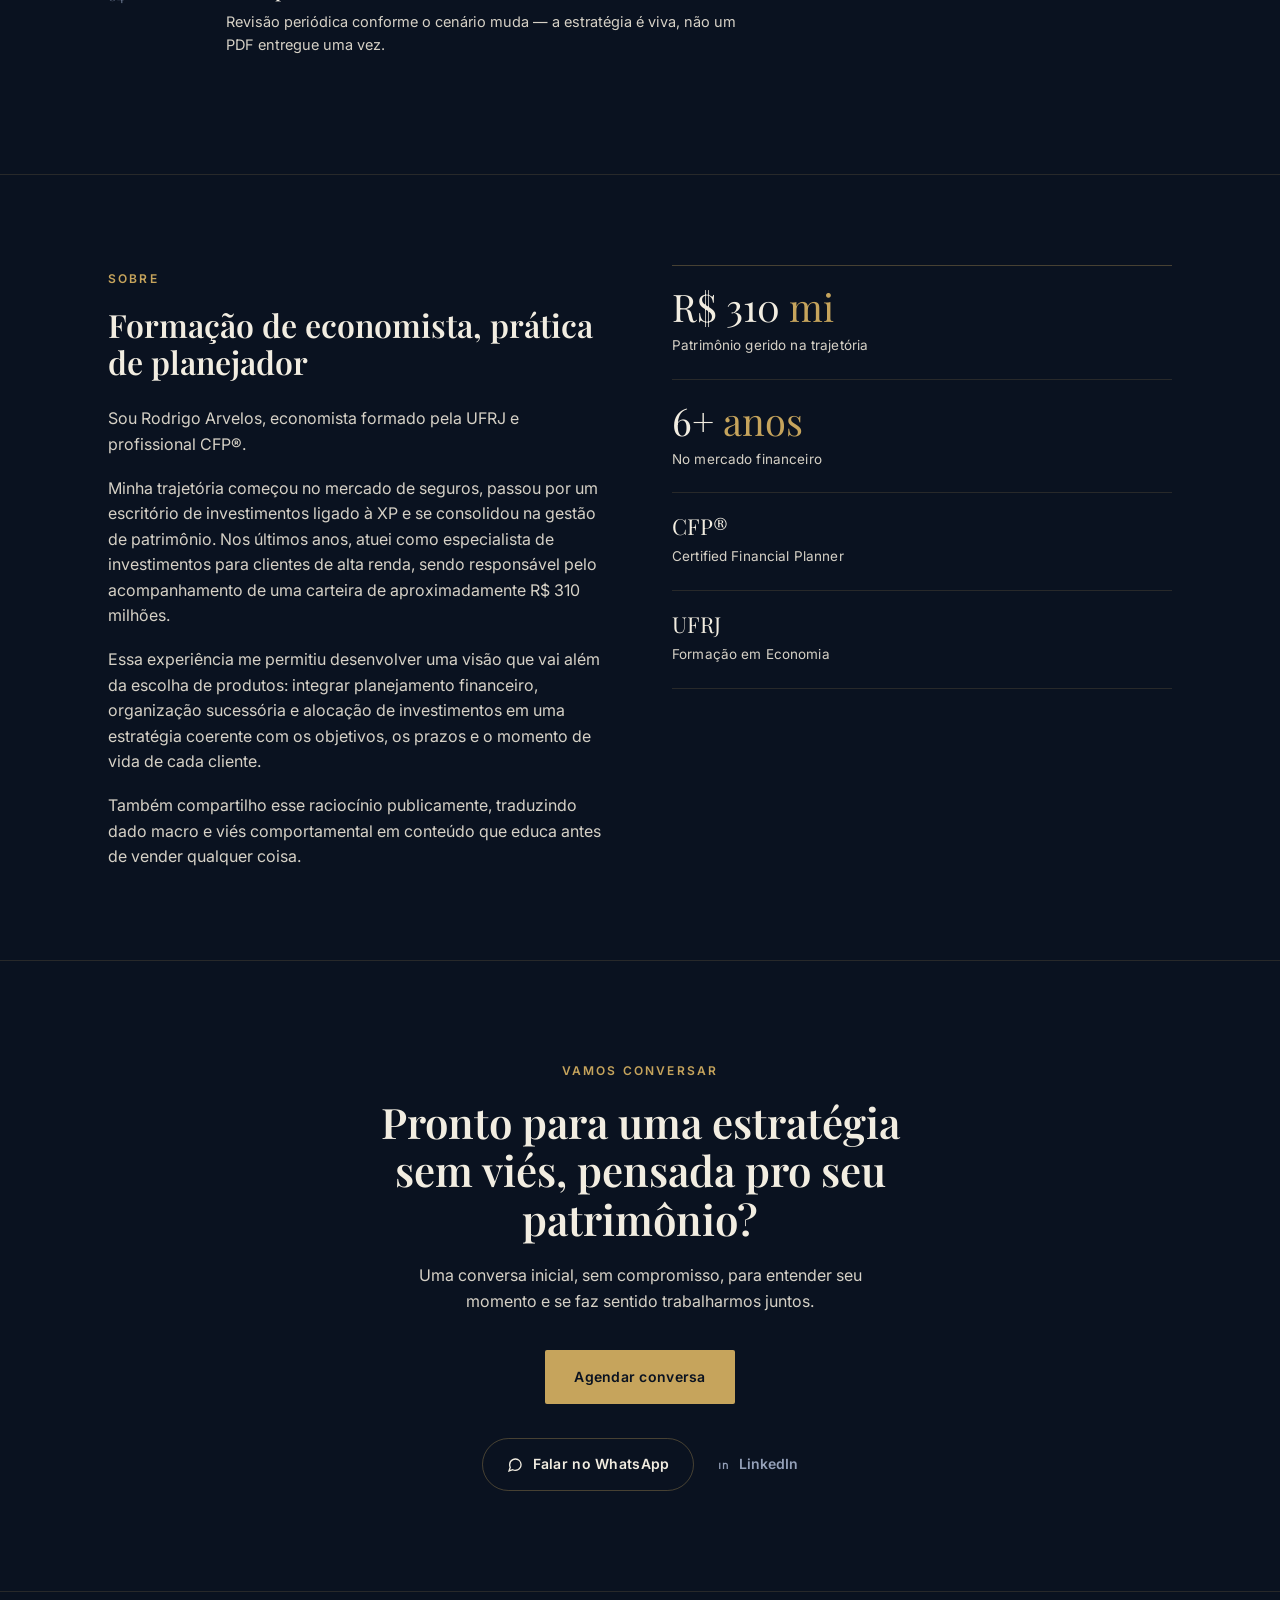
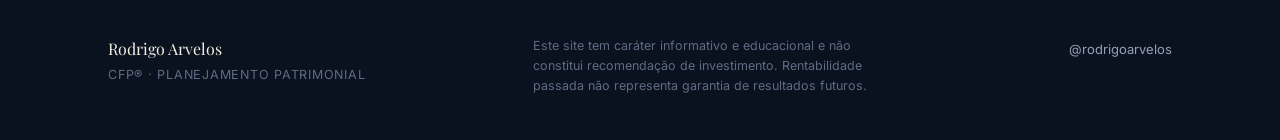
==== commit 64cdeca9: "Add files via upload Atualiza design da V1" ====
--- a/index.html
+++ b/index.html
@@ -17,7 +17,7 @@
   <div class="wrap">
     <a href="#top" class="logo">Rodrigo Arvelos<span>Planejamento Patrimonial</span></a>
     <nav class="main">
-      <a class="navlink" href="#abordagem">Abordagem</a>
+      <a class="navlink" href="#abordagem">Método</a>
       <a class="navlink" href="#sobre">Sobre</a>
       <a class="navlink btn btn-ghost" href="cadastro-rapido.html">Agendar conversa</a>
     </nav>
@@ -50,7 +50,7 @@
     <p class="lede">Planejamento patrimonial sem viés comercial — decisões baseadas em dado e no seu objetivo, não em meta de venda de produto. Mais de 6 anos de mercado financeiro.</p>
     <div class="cta-row">
       <a href="cadastro-rapido.html" class="btn btn-primary">Agendar conversa</a>
-      <a href="#abordagem" class="btn btn-ghost">Ver abordagem</a>
+      <a href="#abordagem" class="btn btn-ghost">Ver método</a>
     </div>
   </div>
 </section>
@@ -110,10 +110,23 @@
       <p>Essa experiência me permitiu desenvolver uma visão que vai além da escolha de produtos: integrar planejamento financeiro, organização sucessória e alocação de investimentos em uma estratégia coerente com os objetivos, os prazos e o momento de vida de cada cliente.</p>
       <p>Também compartilho esse raciocínio publicamente, traduzindo dado macro e viés comportamental em conteúdo que educa antes de vender qualquer coisa.</p>
     </div>
-    <div class="creds">
-      <div class="cred"><div class="num">CFP&reg;</div><div class="label">Certified Financial Planner</div></div>
-      <div class="cred"><div class="num">R$310M</div><div class="label">Patrimônio gerido na trajetória</div></div>
-      <div class="cred"><div class="num">6+</div><div class="label">Anos de mercado financeiro</div></div>
+    <div class="figures">
+      <div class="figure">
+        <div class="n">R$ 310<span class="u"> mi</span></div>
+        <div class="l">Patrimônio gerido na trajetória</div>
+      </div>
+      <div class="figure">
+        <div class="n">6+<span class="u"> anos</span></div>
+        <div class="l">No mercado financeiro</div>
+      </div>
+      <div class="figure small">
+        <div class="n">CFP&reg;</div>
+        <div class="l">Certified Financial Planner</div>
+      </div>
+      <div class="figure small">
+        <div class="n">UFRJ</div>
+        <div class="l">Formação em Economia</div>
+      </div>
     </div>
   </div>
 </section>
@@ -126,10 +139,9 @@
     <div class="cta-row"><a href="cadastro-rapido.html" class="btn btn-primary">Agendar conversa</a></div>
 
     <div class="contact-row" style="justify-content:center; margin-top:34px;">
-      <a id="waDirect" class="btn btn-primary btn-pill" href="#" target="_blank" rel="noopener">
+      <a id="waDirect" class="btn btn-ghost btn-pill" href="#" target="_blank" rel="noopener">
         <svg viewBox="0 0 24 24" fill="none" stroke="currentColor" stroke-width="2"><path d="M21 11.5a8.38 8.38 0 0 1-.9 3.8 8.5 8.5 0 0 1-7.6 4.7 8.38 8.38 0 0 1-3.8-.9L3 21l1.9-5.7a8.38 8.38 0 0 1-.9-3.8 8.5 8.5 0 0 1 4.7-7.6 8.38 8.38 0 0 1 3.8-.9h.5a8.48 8.48 0 0 1 8 8v.5z"/></svg>
         Falar no WhatsApp
-        <svg viewBox="0 0 24 24" fill="none" stroke="currentColor" stroke-width="2"><path d="M5 12h14M13 6l6 6-6 6"/></svg>
       </a>
       <a class="link-plain" href="https://www.linkedin.com/in/rodrigo-arvelos-cfp%C2%AE-182a48157" target="_blank" rel="noopener">
         <svg viewBox="0 0 24 24" fill="none" stroke="currentColor" stroke-width="2"><path d="M18 13v6M18 13a3 3 0 0 0-6 0M12 13v6M12 13V9M6 9v10M6 6.01V6"/></svg>
@@ -147,7 +159,7 @@
     </div>
     <p class="disclaimer">Este site tem caráter informativo e educacional e não constitui recomendação de investimento. Rentabilidade passada não representa garantia de resultados futuros.</p>
     <div class="fsocial">
-      <a href="https://instagram.com/" target="_blank" rel="noopener">Instagram</a>
+      <a href="https://instagram.com/rodrigoarvelos" target="_blank" rel="noopener">@rodrigoarvelos</a>
     </div>
   </div>
 </footer>
--- a/style.css
+++ b/style.css
@@ -10,6 +10,7 @@
   --gold:         #c6a45c;
   --gold-bright:  #e6c988;
   --ivory:        #f2ede1;
+  --sub:          #d6d1c6;   /* subtextos: mesmo marfim quente do texto da bio */
   --muted:        #94a0b8;
   --muted-2:      #5f6b82;
 
@@ -41,6 +42,9 @@
 img { max-width: 100%; display: block; }
 a { color: inherit; text-decoration: none; }
 
+/* Foco visível para navegação por teclado (acessibilidade) */
+:focus-visible { outline: 2px solid var(--gold-bright); outline-offset: 3px; border-radius: 1px; }
+
 .wrap {
   max-width: var(--container);
   margin: 0 auto;
@@ -64,7 +68,7 @@
   color: var(--ivory);
 }
 
-p { color: var(--muted); margin: 0; }
+p { color: var(--sub); margin: 0; }
 
 .btn {
   display: inline-flex;
@@ -203,7 +207,7 @@
   max-width: 56ch;
   margin-top: 24px;
   font-size: 18px;
-  color: var(--muted);
+  color: var(--sub);
 }
 .hero .cta-row {
   display: flex;
@@ -247,15 +251,16 @@
   gap: 64px;
   align-items: start;
 }
-.sobre-grid p { font-size: 16px; color: var(--ivory); opacity: 0.86; margin-bottom: 18px; }
+.sobre-grid p { font-size: 16px; color: var(--sub); margin-bottom: 18px; }
 .sobre-grid p:last-child { margin-bottom: 0; }
-.creds { display: flex; flex-direction: column; gap: 20px; }
-.cred {
-  border-left: 2px solid var(--gold);
-  padding-left: 18px;
-}
-.cred .num { font-family: var(--serif); font-size: 22px; color: var(--gold); }
-.cred .label { font-size: 13.5px; color: var(--muted); margin-top: 4px; }
+
+/* Números em lista editorial (número grande + unidade dourada + descrição) */
+.figures { display: flex; flex-direction: column; border-top: 1px solid var(--line-strong); }
+.figure { padding: 22px 0; border-bottom: 1px solid var(--line); }
+.figure .n { font-family: var(--serif); font-size: clamp(28px, 3.4vw, 38px); color: var(--ivory); line-height: 1; }
+.figure .n .u { color: var(--gold); }
+.figure .l { font-size: 13.5px; color: var(--sub); margin-top: 9px; letter-spacing: 0.01em; }
+.figure.small .n { font-size: 22px; }
 
 /* ---------------- Abordagem (process) ---------------- */
 .process { display: flex; flex-direction: column; }
@@ -319,7 +324,7 @@
 }
 .lead-card .eyebrow { display: block; margin-bottom: 18px; }
 .lead-card h1 { font-size: clamp(28px, 4vw, 38px); margin-bottom: 14px; }
-.lead-card .lede { font-size: 15.5px; color: var(--muted); margin-bottom: 40px; max-width: 48ch; }
+.lead-card .lede { font-size: 15.5px; color: var(--sub); margin-bottom: 40px; max-width: 48ch; }
 
 .field { margin-bottom: 22px; }
 .field label {
@@ -327,7 +332,7 @@
   font-size: 12.5px;
   letter-spacing: 0.08em;
   text-transform: uppercase;
-  color: var(--muted);
+  color: var(--sub);
   margin-bottom: 9px;
   font-weight: 600;
 }
@@ -354,7 +359,10 @@
   outline: none;
   border-color: var(--gold);
 }
-.field .hint { font-size: 12.5px; color: var(--muted-2); margin-top: 7px; }
+.field .hint { font-size: 12.5px; color: var(--sub); margin-top: 7px; }
+.field .err { display: none; font-size: 12.5px; color: #e6a07a; margin-top: 7px; }
+.field.bad input, .field.bad select { border-color: #c8674a; }
+.field.bad .err { display: block; }
 
 .consent {
   display: flex;
@@ -363,9 +371,11 @@
   margin: 28px 0 32px;
 }
 .consent input { margin-top: 4px; accent-color: var(--gold); }
-.consent label { font-size: 12.5px; color: var(--muted); line-height: 1.6; }
+.consent label { font-size: 12.5px; color: var(--sub); line-height: 1.6; }
+.consent.bad label { color: #e6a07a; }
 
 .lead-submit { width: 100%; justify-content: center; font-size: 15px; padding: 17px 28px; }
+.lead-submit[aria-busy="true"] { opacity: 0.7; pointer-events: none; }
 
 .lead-back { display: inline-flex; align-items: center; gap: 8px; font-size: 13px; color: var(--muted-2); margin-bottom: 44px; }
 .lead-back:hover { color: var(--gold-bright); }
